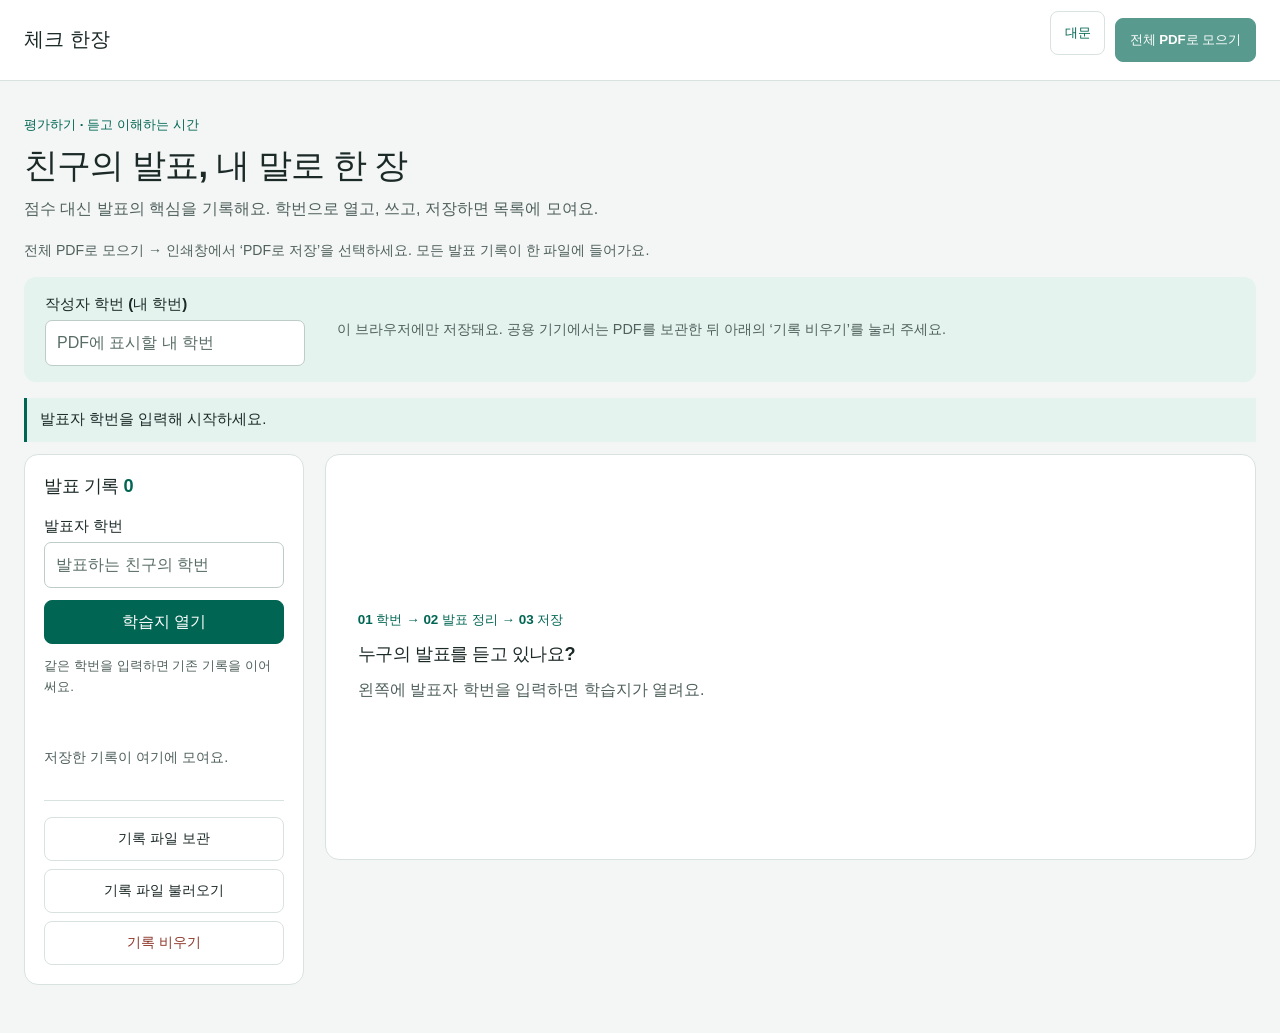
==== docs/listening.html @ e8608595 "Add home navigation and local presentation listening worksheets" ====
<!doctype html>
<html lang="ko"><head><meta charset="utf-8"><meta name="viewport" content="width=device-width, initial-scale=1"><title>발표 정리 학습지 · 체크 한장</title><link rel="stylesheet" href="style.css"><link rel="stylesheet" href="listening.css"><script defer src="listening.js"></script></head>
<body class="listening-page">
<a class="skip" href="#note-editor">작성 화면으로 건너뛰기</a>
<header class="topbar"><div class="top-inner"><a class="home-brand" href="index.html">체크 한장</a><div class="tools"><a class="research-link" href="index.html">대문</a><button id="export-all" class="primary">전체 PDF로 모으기</button></div></div></header>
<main class="shell">
<div class="listening-heading"><p class="step-kicker">평가하기 · 듣고 이해하는 시간</p><h1>친구의 발표, 내 말로 한 장</h1><p>점수 대신 발표의 핵심을 기록해요. 학번으로 열고, 쓰고, 저장하면 목록에 모여요.</p></div>
<p class="pdf-help">전체 PDF로 모으기 → 인쇄창에서 ‘PDF로 저장’을 선택하세요. 모든 발표 기록이 한 파일에 들어가요.</p>
<div class="listener-bar"><div class="field"><label for="listener">작성자 학번 (내 학번)</label><input id="listener" maxlength="30" autocomplete="off" placeholder="PDF에 표시할 내 학번"></div><p>이 브라우저에만 저장돼요. 공용 기기에서는 PDF를 보관한 뒤 아래의 ‘기록 비우기’를 눌러 주세요.</p></div>
<p id="feedback-status" class="notice" role="status" aria-live="polite">발표자 학번을 입력해 시작하세요.</p>
<div class="listening-layout">
<aside class="notes-sidebar" aria-labelledby="list-title"><h2 id="list-title">발표 기록 <span id="record-count">0</span></h2><form id="open-note"><div class="field"><label for="presenter">발표자 학번</label><input id="presenter" required maxlength="30" autocomplete="off" placeholder="발표하는 친구의 학번"></div><button class="primary" type="submit">학습지 열기</button></form><p class="field-hint">같은 학번을 입력하면 기존 기록을 이어 써요.</p><ol id="record-list" class="record-list"></ol><p id="empty-list">저장한 기록이 여기에 모여요.</p><div class="note-utilities"><button id="backup-notes">기록 파일 보관</button><button id="restore-notes">기록 파일 불러오기</button><input id="notes-file" type="file" accept=".json,application/json" hidden><button id="clear-notes">기록 비우기</button></div></aside>
<section class="workspace" id="note-editor" tabindex="-1"><div id="editor-empty"><p class="step-kicker">01 학번 → 02 발표 정리 → 03 저장</p><h2>누구의 발표를 듣고 있나요?</h2><p>왼쪽에 발표자 학번을 입력하면 학습지가 열려요.</p></div>
<form id="note-form" hidden><div class="note-title-row"><div><p class="step-kicker">발표 내용 정리</p><h2><span id="active-number"></span> 발표</h2></div><span id="draft-status" class="save-status">작성 중</span></div>
<div class="field"><label for="topic">발표 주제</label><input id="topic" name="topic" maxlength="200" placeholder="어떤 주제를 다룬 발표인가요?"></div>
<div id="note-fields"></div><div class="note-actions"><button type="submit" class="primary">저장하고 목록에 모으기</button><button id="next-note" type="button">다음 발표 듣기</button></div><p class="field-hint">작성 중인 내용도 임시 저장돼요. 다음 발표로 넘어가기 전에 저장해 주세요.</p></form></section>
</div>
</main><section id="notes-print" aria-label="전체 발표 정리 인쇄본"></section>
<noscript>학습지를 작성하려면 브라우저에서 자바스크립트를 켜 주세요.</noscript></body></html>
---- docs/style.css ----
:root {
  color-scheme: light;
  --background: #f3f6f5;
  --surface: #fff;
  --ink: #1b2927;
  --muted: #50615d;
  --line: #d8e2df;
  --accent: #006653;
  --accent-hover: #004f40;
  --wash: #e4f3ed;
  font-family: Pretendard, "Pretendard Variable", -apple-system, BlinkMacSystemFont, "Apple SD Gothic Neo", "Noto Sans KR", "Malgun Gothic", sans-serif;
  font-size: 100%;
  font-synthesis: none;
  line-height: 1.55;
}
* { box-sizing: border-box; }
[hidden] { display: none !important; }
body { margin: 0; color: var(--ink); background: var(--background); overflow-wrap: anywhere; }
h1, h2, h3, h4, p, figure { margin: 0; }
h1, h2, h3, label, button, summary { line-height: 1.4; word-break: keep-all; overflow-wrap: anywhere; }
h1, h2 { letter-spacing: -.025em; }
h1 { font-size: clamp(1.65rem, 3vw, 2.15rem); }
h2 { font-size: 1.13rem; }
h3 { font-size: 1rem; }
a { color: var(--accent); text-underline-offset: .2em; }
button, input, textarea, select { font: inherit; color: inherit; }
button, select, summary { cursor: pointer; }
button, .upload-button, .research-link {
  display: inline-flex; align-items: center; justify-content: center; gap: .4rem; min-height: 44px;
  padding: .48rem .85rem; background: var(--surface); border: 1px solid var(--line);
  border-radius: 8px; font-weight: 650;
}
button:hover, .upload-button:hover, .research-link:hover { background: var(--wash); border-color: #a2c2b6; }
button:disabled { cursor: wait; opacity: .65; }
:focus-visible { outline: 3px solid #007863; outline-offset: 3px; }
.primary { background: var(--accent); border-color: var(--accent); color: #fff; }
.primary:hover { background: var(--accent-hover); border-color: var(--accent-hover); }
.skip { position: absolute; top: -5rem; left: 1rem; z-index: 10; background: white; padding: .8rem; }
.skip:focus { top: .5rem; }
.sr-only {
  position: absolute; width: 1px; height: 1px; padding: 0; margin: -1px;
  overflow: hidden; clip-path: inset(50%); white-space: nowrap; border: 0;
}
.topbar { background: white; border-bottom: 1px solid var(--line); }
.top-inner, .shell { width: min(100% - 3rem, 1240px); margin-inline: auto; }
.top-inner { display: flex; align-items: center; justify-content: space-between; gap: 1rem; padding-block: .7rem; }
.brand, .tools { display: flex; align-items: center; gap: .6rem; }
.brand svg { color: var(--accent); flex-shrink: 0; }
.brand strong, .brand small { display: block; white-space: nowrap; line-height: 1.35; }
.brand strong { font-size: 1.13rem; letter-spacing: -.02em; }
.brand small, .tools, .preview-bar p, .paper-tag, .save-status { font-size: .83rem; }
.brand small, .preview-bar p { color: var(--muted); }
.save-status {
  display: inline-flex; align-items: center; gap: .42rem; padding: .32rem .65rem;
  border-radius: 20px; background: var(--wash); color: var(--accent); font-weight: 650;
}
.save-status::before { content: ""; width: .44rem; height: .44rem; flex: none; border-radius: 50%; background: currentColor; }
.shell { padding-block: 1.3rem 3rem; }
.notice {
  padding: .65rem .8rem; margin-bottom: .75rem; background: var(--wash);
  border-left: 3px solid var(--accent); font-size: .93rem;
}
#storage-warning { background: #fff1d8; border-color: #9a5e12; }
.steps {
  display: grid; grid-template-columns: repeat(4, minmax(0, 1fr)); gap: .5rem;
  margin: 0 0 1rem; padding: 0; list-style: none;
}
.steps button {
  width: 100%; justify-content: flex-start; text-align: left; min-height: 54px;
  padding: .5rem .75rem; font-size: .92rem; color: var(--muted);
}
.steps button[aria-current="step"] { border-color: var(--accent); background: var(--wash); color: var(--accent); }
.step-number {
  width: 1.65rem; height: 1.65rem; flex: 0 0 auto; display: grid; place-items: center;
  border-radius: 50%; background: var(--background); font-size: .83rem; font-variant-numeric: tabular-nums;
}
[aria-current="step"] .step-number { background: var(--accent); color: white; }
.split { display: grid; grid-template-columns: minmax(0, 1.12fr) minmax(0, 1fr); gap: 1.2rem; align-items: start; }
.workspace { background: var(--surface); border: 1px solid var(--line); border-radius: 14px; padding: clamp(1rem, 2.5vw, 2rem); }
.step-heading { margin-bottom: 1.25rem; }
.step-kicker { color: var(--accent); font-size: .84rem; font-weight: 750; font-variant-numeric: tabular-nums; }
.step-heading h1 { margin: .2rem 0 .35rem; }
.step-heading p, .print-note { color: var(--muted); font-size: .95rem; }
.field-grid { display: grid; gap: .6rem; }
.student-fields { grid-template-columns: repeat(3, minmax(0, 1fr)); }
.field { display: grid; gap: .38rem; margin-bottom: .8rem; min-width: 0; }
.field label { font-size: .94rem; font-weight: 700; }
.field :is(input, textarea, select) {
  width: 100%; min-width: 0; min-height: 44px; padding: .58rem .7rem; border-radius: 7px;
  border: 1px solid #bdccc7; background: white;
}
.field select { text-overflow: ellipsis; padding-inline-end: 1.3rem; }
.field textarea { resize: vertical; min-height: 6.1rem; }
.field ::placeholder { color: #596d67; opacity: 1; }
.field-hint { color: var(--muted); }
.topic-choice-note { margin: 0 0 .55rem; color: var(--muted); font-size: .9rem; }
.idea-explorer, .idea-hints { margin-bottom: .85rem; padding: .75rem; border: 1px solid var(--line); border-radius: 8px; background: #f9fbfa; }
.idea-explorer p, .idea-hints p { margin-top: .25rem; color: var(--muted); font-size: .88rem; }
.idea-cards { display: grid; grid-template-columns: repeat(3, minmax(0, 1fr)); gap: .4rem; margin: .6rem 0 0; padding: .2rem; list-style: none; }
.idea-cards button { width: 100%; height: 100%; justify-content: flex-start; text-align: left; font-size: .88rem; }
.idea-cards button[aria-pressed="true"] { color: var(--accent); background: var(--wash); border-color: var(--accent); }
.idea-hints ol { margin: .45rem 0 0; padding-inline-start: 1.4rem; font-size: .9rem; }
.idea-hints li + li { margin-top: .2rem; }
@media (max-width: 560px) {
  .idea-cards { grid-template-columns: none; grid-auto-flow: column; grid-auto-columns: minmax(8rem, 46%); overflow-x: auto; scroll-padding-inline: .2rem; }
}
.source-chips { min-width: 0; margin: 0 0 .65rem; padding: 0; border: 0; }
.source-chips legend { padding: 0; margin-bottom: .25rem; font-size: .94rem; font-weight: 700; }
.chip-options { display: flex; flex-wrap: wrap; gap: .35rem; }
.chip-options label { position: relative; display: inline-flex; cursor: pointer; }
.chip-options input { position: absolute; inset: 0; width: 100%; height: 100%; margin: 0; opacity: 0; cursor: pointer; }
.chip-options span {
  display: inline-flex; align-items: center; min-height: 44px; padding: .35rem .65rem;
  border: 1px solid #bdccc7; border-radius: 24px; font-size: .88rem;
}
.chip-options label:hover span { background: var(--background); }
.chip-options input:checked + span { color: var(--accent); background: var(--wash); border-color: var(--accent); font-weight: 700; }
.chip-options input:focus-visible + span { outline: 3px solid #007863; outline-offset: 2px; }
.research-link { margin-bottom: .85rem; text-decoration: none; }
.evidence-status { margin-bottom: .85rem; color: var(--muted); font-size: .9rem; }
.evidence-status p { margin-top: .35rem; }
.rubric-badge {
  display: inline-block; background: var(--wash); color: var(--accent);
  border-radius: 5px; padding: .12rem .38rem; font-size: .8em; font-weight: 700;
}
.evidence-status .rubric-badge { font-size: .95em; }
.character-count { text-align: right; color: var(--muted); font-variant-numeric: tabular-nums; }
.worksheet-section { border-top: 1px solid var(--line); margin-top: .75rem; padding-top: 1rem; }
.worksheet-section h2 { margin-bottom: .65rem; }
.question-section, .thought { margin-top: 1.2rem; }
.thought h2 { color: var(--accent); }
.supplement { margin: .25rem 0 .75rem; font-size: .9rem; }
.supplement summary { padding: .6rem 0; color: var(--accent); font-weight: 650; }
.supplement p { margin: .5rem 0; }
.supplement ul { padding-left: 1.25rem; }
.actions { margin-top: 1.2rem; display: flex; gap: .6rem; flex-wrap: wrap; justify-content: space-between; }
.actions .primary { margin-left: auto; }
.source-card { border: 1px solid var(--line); border-radius: 10px; padding: .9rem; margin-bottom: .75rem; }
.card-head, .photo-row { display: flex; align-items: center; gap: .6rem; flex-wrap: wrap; }
.card-head { justify-content: space-between; margin-bottom: .65rem; }
.photo-row { margin-bottom: .8rem; }
.photo-row small { color: var(--muted); }
.upload-button { position: relative; cursor: pointer; color: var(--accent); }
.upload-button input { position: absolute; inset: 0; width: 100%; opacity: 0; cursor: pointer; }
.upload-button:focus-within { outline: 3px solid #007863; outline-offset: 3px; }
.card-image { width: 84px; height: 54px; object-fit: contain; background: var(--background); border-radius: 5px; }
.add-source { width: 100%; border: 1px dashed #6b9b8d; color: var(--accent); }
.checklist { min-width: 0; margin: 1rem 0; padding: .6rem .9rem; border: 1px solid var(--line); border-radius: 9px; }
.checklist legend { padding: 0 .3rem; font-weight: 700; }
.checklist label { display: flex; align-items: center; gap: .65rem; min-height: 44px; cursor: pointer; }
.checklist input { width: 1.1rem; height: 1.1rem; flex: none; accent-color: var(--accent); }
.preview-panel {
  position: sticky; top: 1rem; max-height: calc(100dvh - 2rem); overflow: auto;
  border: 1px solid var(--line); border-radius: 14px; background: #e9efec;
}
.preview-bar {
  display: flex; justify-content: space-between; align-items: center; gap: .5rem;
  padding: .7rem 1rem; border-bottom: 1px solid var(--line); background: #f9fbfa;
}
.preview-bar h2 { font-size: 1rem; }
.paper-tag { border: 1px solid var(--line); padding: .18rem .48rem; border-radius: 5px; white-space: nowrap; color: var(--muted); }
.poster { padding: clamp(.65rem, 2vw, 1.2rem); }
.paper {
  min-width: 0; min-height: auto; aspect-ratio: 210 / 297;
  background: white; padding: clamp(1rem, 3vw, 2.25rem);
  border-top: 5px solid var(--accent); box-shadow: 0 4px 14px #193d2e18;
  font-size: .87rem;
}
.paper h2 { margin-top: .36rem; font-size: clamp(1.35rem, 2.4vw, 2rem); }
.paper h3 { font-size: .93rem; }
.paper p { white-space: pre-wrap; }
.paper-label, .paper-author { font-size: .8rem; }
.paper-label { color: var(--accent); font-weight: 750; }
.paper-author { color: var(--muted); margin-top: .4rem; }
.paper-question { margin: 1rem 0; padding: .75rem; background: var(--wash); }
.paper-question h3 { color: var(--accent); margin-bottom: .25rem; }
.paper-empty { color: var(--muted); }
.paper-evidence { margin-bottom: .9rem; }
.paper-evidence > h3 { margin-bottom: .4rem; }
.evidence-grid, .paper-analysis { display: grid; grid-template-columns: repeat(2, minmax(0, 1fr)); gap: .65rem; }
.evidence-grid figure { border: 1px solid var(--line); padding: .55rem; }
.evidence-grid img { display: block; width: 100%; max-height: 11rem; object-fit: contain; margin-block: .3rem; }
.evidence-grid small { display: block; color: var(--muted); white-space: pre-wrap; }
.paper-analysis section { border-top: 1px solid var(--line); padding-top: .5rem; }
.paper-analysis { margin-top: .55rem; }
.paper-analysis h4 { margin-bottom: .2rem; font-size: .95em; }
.paper-section { margin-top: .9rem; }
.paper-reflection { background: #f3f6f5; padding-inline: .65rem; padding-bottom: .65rem; }
.paper-reflection, .paper-rehearsal { border-top: 1px solid var(--line); padding-top: .65rem; }
.paper-rehearsal ul { margin: .3rem 0 0; padding: 0; list-style: none; color: var(--muted); }
.evidence-grid .rubric-badge { margin-block: .2rem; }
.evidence-grid p + p, .evidence-grid p + small { margin-top: .2rem; }
.evidence-label { color: var(--accent); }
.mobile-preview { display: none; }
dialog {
  width: min(100% - 2rem, 36rem); max-height: calc(100dvh - 2rem); padding: 1.2rem;
  border: 1px solid var(--line); border-radius: 12px; color: var(--ink);
}
dialog::backdrop { background: #15272199; }
dialog h3, dialog p { margin-top: .85rem; }
dialog ul { padding-left: 1.3rem; }
dialog li + li { margin-top: .5rem; }
.dialog-top { display: flex; justify-content: space-between; align-items: center; gap: .5rem; }
.file-actions { display: flex; flex-wrap: wrap; gap: .5rem; margin-top: 1rem; }

#preview-print { display: none; }
@media (max-width: 839px) {
  html { scroll-padding-bottom: calc(4.5rem + env(safe-area-inset-bottom)); }
  .show-preview .preview-bar { flex-wrap: wrap; }
  .show-preview #preview-print { display: inline-flex; }
  .top-inner, .shell { width: min(100% - 1.5rem, 640px); }
  .top-inner { display: grid; grid-template-columns: 1fr auto 1fr; gap: .4rem; }
  .brand { grid-column: span 2; }
  .tools { display: contents; }
  .save-status { justify-self: end; white-space: nowrap; }
  .tools button { padding-inline: .4rem; }
  .shell { padding-bottom: 5rem; padding-top: .7rem; }
  .split { display: block; }
  .preview-panel { display: none; position: static; max-height: none; overflow: visible; }
  .show-preview .workspace { display: none; }
  .show-preview .preview-panel { display: block; }
  .mobile-preview {
    display: flex; position: fixed; z-index: 2; bottom: max(.7rem, env(safe-area-inset-bottom)); right: .75rem;
    box-shadow: 0 3px 12px #173d2f35;
  }
  .steps { gap: .25rem; margin-bottom: .65rem; }
  .steps button { min-height: 64px; height: 100%; flex-direction: column; justify-content: center; text-align: center; gap: .2rem; padding: .3rem .2rem; font-size: .78rem; }
  .step-number { width: 1.3rem; height: 1.3rem; font-size: .75rem; }
  .step-heading { margin-bottom: .8rem; }
  .step-heading p { font-size: .9rem; }
}
@media (max-width: 440px) {
  .field-grid { gap: .4rem; }
  .field :is(input, textarea, select) { padding-inline: .45rem; }
  .student-fields input::placeholder { font-size: .83rem; }
  .worksheet-section { padding-top: .65rem; }
  .workspace { padding: .85rem; }
}
@page { size: A4 portrait; margin: 12mm; }
@media print {
  :root { background: #fff; print-color-adjust: exact; -webkit-print-color-adjust: exact; }
  body { background: #fff; }
  .skip, .topbar, nav, .workspace, .show-preview .workspace, .mobile-preview,
  .preview-bar, dialog, dialog::backdrop, .notice, noscript { display: none !important; }
  .shell, .split, .preview-panel, .poster { display: block; position: static; overflow: visible; width: auto; max-height: none; margin: 0; padding: 0; border: 0; background: white; }
  .paper { border-top-width: 2mm; aspect-ratio: auto; padding: 5mm 0 0; box-shadow: none; font-size: 10pt; }
  .paper h2 { font-size: 21pt; }
  .paper h3, .paper h4 { break-after: avoid; }
  .paper-header, .evidence-grid img { break-inside: avoid; }
  .evidence-grid, .paper-analysis { display: block; column-count: 2; column-gap: 5mm; }
  .evidence-grid figure, .paper-analysis section { margin: 0 0 3mm; break-inside: avoid; }
  .evidence-grid img { max-height: 43mm; }
  .paper-section, .paper-evidence { margin-top: 3mm; }
  .paper-reflection, .paper-rehearsal li { break-inside: avoid; }
}

.idea-cards small { display: block; margin-top: .3rem; color: var(--muted); font-weight: 400; }
.idea-story { margin-top: .65rem; padding: .8rem; border-inline-start: 3px solid var(--accent); background: white; }
.idea-story h4 { color: var(--accent); }
.idea-story p { margin-top: .55rem; color: var(--ink); }
.idea-story .idea-story-label { color: var(--muted); font-size: .8rem; }
.idea-story button { margin-top: .65rem; }

.economy-materials { margin-block: 1rem 1.4rem; padding: .85rem; border: 1px solid var(--line); border-radius: 10px; background: #f9fbfa; }
.economy-materials > p { margin-block: .5rem .85rem; }
.official-card { margin-top: 1rem; padding: .75rem; border: 1px solid var(--line); border-radius: 8px; background: white; }
.official-card h3 { margin-bottom: .45rem; }
.official-card button { margin-top: .6rem; }
.official-graph { min-width: 0; margin-block: .5rem .8rem; }
.official-graph .stat-image { display: block; width: 100%; height: auto; max-height: none; margin-block: .5rem; object-fit: contain; }
.stat-meta, .stat-note, .stat-citation { font-size: .84rem; color: var(--muted); }
.stat-note { margin-top: .45rem; padding: .45rem; background: var(--background); }
.stat-citation { margin-top: .45rem; }
.stat-citation span { display: block; }
.stat-table-wrap { max-width: 100%; overflow-x: auto; }
.stat-table { width: 100%; border-collapse: collapse; font-size: .88rem; font-variant-numeric: tabular-nums; }
.stat-table caption { text-align: left; font-size: .84rem; margin-bottom: .25rem; }
.stat-table th, .stat-table td { padding: .3rem .35rem; border-bottom: 1px solid var(--line); text-align: right; }
.stat-table th:first-child { text-align: left; }
.paper .official-graph { font-size: .9em; }
.paper .official-graph .stat-meta, .paper .official-graph .stat-note, .paper .official-graph .stat-citation { font-size: .9em; }
.paper .official-graph .stat-table, .paper .official-graph caption { font-size: 1em; }
@media (max-width: 440px) {
  .economy-materials, .official-card { padding: .55rem; }
}
@media print {
  .stat-table-wrap { overflow: visible; }
  .official-graph .stat-image { break-inside: avoid; }
}
---- docs/listening.css ----
/* Shared green-and-paper theme; no network resources or external fonts. */
.home-brand { color: var(--ink); font-size: 1.25rem; font-weight: 800; text-decoration: none; }
.home-shell { max-width: 1040px; margin: auto; padding: 3rem 1.5rem; }
.home-shell > .home-brand { display: inline-block; margin-bottom: 4rem; }
.home-shell h1 { margin: .6rem 0 1rem; font-size: clamp(2rem, 4vw, 3.25rem); line-height: 1.25; }
.home-intro, .home-foot { color: var(--muted); }
.home-choices { display: grid; grid-template-columns: 1fr 1fr; gap: 1.3rem; margin: 2.4rem 0 1.3rem; }
.home-card { display: block; padding: 2rem; border: 1px solid var(--line); border-radius: 18px; background: white; text-decoration: none; color: var(--ink); transition: border-color .15s, background .15s; }
.home-card:hover { border-color: var(--accent); background: #fafffc; }
.card-number { display: inline-grid; place-items: center; width: 2.6rem; height: 2.6rem; border-radius: 12px; background: var(--wash); color: var(--accent); font-weight: 800; }
.home-card h2 { font-size: 1.7rem; margin: 1rem 0 .5rem; }
.home-card p { color: var(--muted); line-height: 1.7; }
.card-link { display: block; margin-top: 2rem; font-weight: 750; color: var(--accent); }
.at-home #activity-root { display: none; }
.listening-heading { margin: .8rem 0 1.6rem; }
.listening-heading h1 { margin: .35rem 0 .5rem; }
.listening-heading > p:last-child { color: var(--muted); }
.listener-bar { display: flex; align-items: center; gap: 2rem; margin-bottom: 1rem; padding: 1rem 1.3rem; background: var(--wash); border-radius: 12px; }
.listener-bar .field { margin: 0; flex: 0 1 260px; }
.listener-bar p { max-width: 620px; font-size: .9rem; color: var(--muted); }
.listening-layout { display: grid; grid-template-columns: 280px minmax(0,1fr); gap: 1.3rem; align-items: start; }
.notes-sidebar { background: #fff; border: 1px solid var(--line); border-radius: 14px; padding: 1.2rem; }
.notes-sidebar h2 { margin-bottom: 1rem; }
#record-count { color: var(--accent); }
#open-note button { width: 100%; }
.notes-sidebar > .field-hint { margin: .75rem 0; font-size: .83rem; }
.record-list { list-style: none; padding: 0; margin: 1rem 0; display: grid; gap: .5rem; }
.record-list button { display: grid; justify-content: start; text-align: left; width: 100%; }
.record-list button span { font-size: .85rem; font-weight: 400; color: var(--muted); }
.record-list button[aria-current] { background: var(--wash); border-color: var(--accent); }
#empty-list { color: var(--muted); font-size: .9rem; margin-block: 2rem; }
.note-utilities { display: grid; gap: .5rem; padding-top: 1rem; border-top: 1px solid var(--line); }
.note-utilities button { font-size: .85rem; }
#clear-notes { color: #8c3529; }
#editor-empty { min-height: 340px; display: flex; flex-direction: column; justify-content: center; gap: .7rem; }
#editor-empty p:last-child { color: var(--muted); }
.note-title-row { display: flex; justify-content: space-between; align-items: center; gap: .75rem; margin-bottom: 1.5rem; }
.note-title-row h2 { font-size: 1.4rem; }
#note-fields .field { padding-top: 1rem; margin-bottom: 1rem; border-top: 1px solid var(--line); }
#note-fields .field-hint { font-size: .9rem; }
#note-fields textarea { min-height: 105px; line-height: 1.7; }
.note-actions { display: flex; gap: .6rem; flex-wrap: wrap; margin-bottom: .7rem; }
#notes-print { display: none; }
@media (max-width: 700px) {
  .home-shell > .home-brand { margin-bottom: 2.5rem; }
  .home-choices { grid-template-columns: 1fr; }
  .home-card { padding: 1.5rem; }
  .home-card p br { display: none; }
  .card-link { margin-top: 1rem; }
  .listening-layout { grid-template-columns: 1fr; }
  .listener-bar { display: grid; gap: .7rem; }
  .listening-page .top-inner { flex-wrap: wrap; }
  .listening-page .top-inner, .listening-page .shell { width: min(100% - 2rem, 1240px); }
  .record-list { max-height: 260px; overflow-y: auto; }
  .note-title-row { flex-wrap: wrap; }
}
@media print {
  .at-home #home { display: block; }
  .listening-page > :not(#notes-print) { display: none !important; }
  .listening-page #notes-print { display: block !important; color: #111; background: white; font-size: 10pt; }
  .listening-page { background: white; }
  .print-intro { border-bottom: 1.5pt solid #006653; padding-bottom: 5mm; margin-bottom: 6mm; }
  .print-intro h1 { font-size: 19pt; margin: 2mm 0; }
  .printed-note + .printed-note { break-before: page; }
  .printed-note header { margin-bottom: 5mm; }
  .printed-note h2 { font-size: 16pt; margin-top: 2mm; }
  .printed-note section { margin: 0 0 5mm; }
  .printed-note h3 { font-size: 11pt; break-after: avoid; margin-bottom: 2mm; }
  .printed-note section p { white-space: pre-wrap; overflow-wrap: anywhere; line-height: 1.7; orphans: 3; widows: 3; }
  @page { size: A4; margin: 16mm; }
}

.pdf-help { margin: -.5rem 0 1rem; color: var(--muted); font-size: .88rem; }
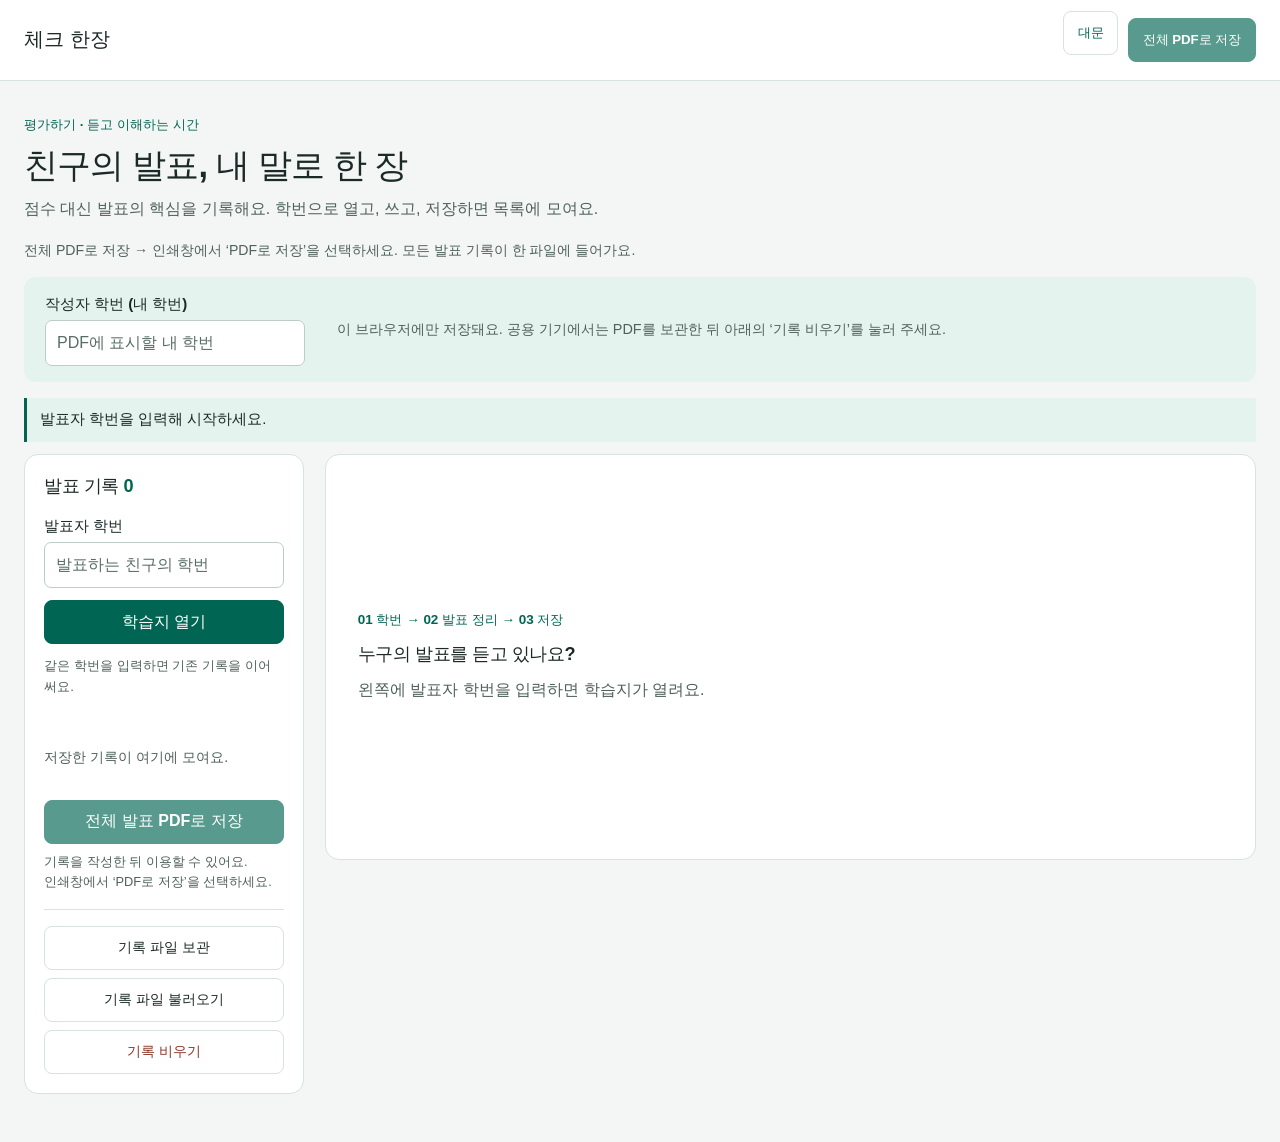
==== commit 171651f8: "Make all-notes PDF save controls easy to find" ====
--- a/docs/listening.html
+++ b/docs/listening.html
@@ -2,18 +2,18 @@
 <html lang="ko"><head><meta charset="utf-8"><meta name="viewport" content="width=device-width, initial-scale=1"><title>발표 정리 학습지 · 체크 한장</title><link rel="stylesheet" href="style.css"><link rel="stylesheet" href="listening.css"><script defer src="listening.js"></script></head>
 <body class="listening-page">
 <a class="skip" href="#note-editor">작성 화면으로 건너뛰기</a>
-<header class="topbar"><div class="top-inner"><a class="home-brand" href="index.html">체크 한장</a><div class="tools"><a class="research-link" href="index.html">대문</a><button id="export-all" class="primary">전체 PDF로 모으기</button></div></div></header>
+<header class="topbar"><div class="top-inner"><a class="home-brand" href="index.html">체크 한장</a><div class="tools"><a class="research-link" href="index.html">대문</a><button id="export-all" class="primary" data-export-pdf>전체 PDF로 저장</button></div></div></header>
 <main class="shell">
 <div class="listening-heading"><p class="step-kicker">평가하기 · 듣고 이해하는 시간</p><h1>친구의 발표, 내 말로 한 장</h1><p>점수 대신 발표의 핵심을 기록해요. 학번으로 열고, 쓰고, 저장하면 목록에 모여요.</p></div>
-<p class="pdf-help">전체 PDF로 모으기 → 인쇄창에서 ‘PDF로 저장’을 선택하세요. 모든 발표 기록이 한 파일에 들어가요.</p>
+<p class="pdf-help">전체 PDF로 저장 → 인쇄창에서 ‘PDF로 저장’을 선택하세요. 모든 발표 기록이 한 파일에 들어가요.</p>
 <div class="listener-bar"><div class="field"><label for="listener">작성자 학번 (내 학번)</label><input id="listener" maxlength="30" autocomplete="off" placeholder="PDF에 표시할 내 학번"></div><p>이 브라우저에만 저장돼요. 공용 기기에서는 PDF를 보관한 뒤 아래의 ‘기록 비우기’를 눌러 주세요.</p></div>
 <p id="feedback-status" class="notice" role="status" aria-live="polite">발표자 학번을 입력해 시작하세요.</p>
 <div class="listening-layout">
-<aside class="notes-sidebar" aria-labelledby="list-title"><h2 id="list-title">발표 기록 <span id="record-count">0</span></h2><form id="open-note"><div class="field"><label for="presenter">발표자 학번</label><input id="presenter" required maxlength="30" autocomplete="off" placeholder="발표하는 친구의 학번"></div><button class="primary" type="submit">학습지 열기</button></form><p class="field-hint">같은 학번을 입력하면 기존 기록을 이어 써요.</p><ol id="record-list" class="record-list"></ol><p id="empty-list">저장한 기록이 여기에 모여요.</p><div class="note-utilities"><button id="backup-notes">기록 파일 보관</button><button id="restore-notes">기록 파일 불러오기</button><input id="notes-file" type="file" accept=".json,application/json" hidden><button id="clear-notes">기록 비우기</button></div></aside>
+<aside class="notes-sidebar" aria-labelledby="list-title"><h2 id="list-title">발표 기록 <span id="record-count">0</span></h2><form id="open-note"><div class="field"><label for="presenter">발표자 학번</label><input id="presenter" required maxlength="30" autocomplete="off" placeholder="발표하는 친구의 학번"></div><button class="primary" type="submit">학습지 열기</button></form><p class="field-hint">같은 학번을 입력하면 기존 기록을 이어 써요.</p><ol id="record-list" class="record-list"></ol><p id="empty-list">저장한 기록이 여기에 모여요.</p><div class="pdf-actions"><button type="button" class="primary" data-export-pdf>전체 발표 PDF로 저장</button><p>기록을 작성한 뒤 이용할 수 있어요.<br>인쇄창에서 ‘PDF로 저장’을 선택하세요.</p></div><div class="note-utilities"><button id="backup-notes">기록 파일 보관</button><button id="restore-notes">기록 파일 불러오기</button><input id="notes-file" type="file" accept=".json,application/json" hidden><button id="clear-notes">기록 비우기</button></div></aside>
 <section class="workspace" id="note-editor" tabindex="-1"><div id="editor-empty"><p class="step-kicker">01 학번 → 02 발표 정리 → 03 저장</p><h2>누구의 발표를 듣고 있나요?</h2><p>왼쪽에 발표자 학번을 입력하면 학습지가 열려요.</p></div>
 <form id="note-form" hidden><div class="note-title-row"><div><p class="step-kicker">발표 내용 정리</p><h2><span id="active-number"></span> 발표</h2></div><span id="draft-status" class="save-status">작성 중</span></div>
 <div class="field"><label for="topic">발표 주제</label><input id="topic" name="topic" maxlength="200" placeholder="어떤 주제를 다룬 발표인가요?"></div>
-<div id="note-fields"></div><div class="note-actions"><button type="submit" class="primary">저장하고 목록에 모으기</button><button id="next-note" type="button">다음 발표 듣기</button></div><p class="field-hint">작성 중인 내용도 임시 저장돼요. 다음 발표로 넘어가기 전에 저장해 주세요.</p></form></section>
+<div id="note-fields"></div><div class="note-actions"><button type="submit" class="primary">저장하고 목록에 모으기</button><button id="next-note" type="button">다음 발표 듣기</button><button type="button" data-export-pdf>전체 발표 PDF로 저장</button></div><p class="field-hint">작성 중인 내용도 임시 저장돼요. 다음 발표로 넘어가기 전에 저장해 주세요.</p></form></section>
 </div>
 </main><section id="notes-print" aria-label="전체 발표 정리 인쇄본"></section>
 <noscript>학습지를 작성하려면 브라우저에서 자바스크립트를 켜 주세요.</noscript></body></html>
--- a/docs/listening.css
+++ b/docs/listening.css
@@ -71,3 +71,6 @@
 }
 
 .pdf-help { margin: -.5rem 0 1rem; color: var(--muted); font-size: .88rem; }
+
+.pdf-actions { display: grid; gap: .5rem; margin: 1rem 0; }
+.pdf-actions p { color: var(--muted); font-size: .8rem; line-height: 1.6; margin: 0; }
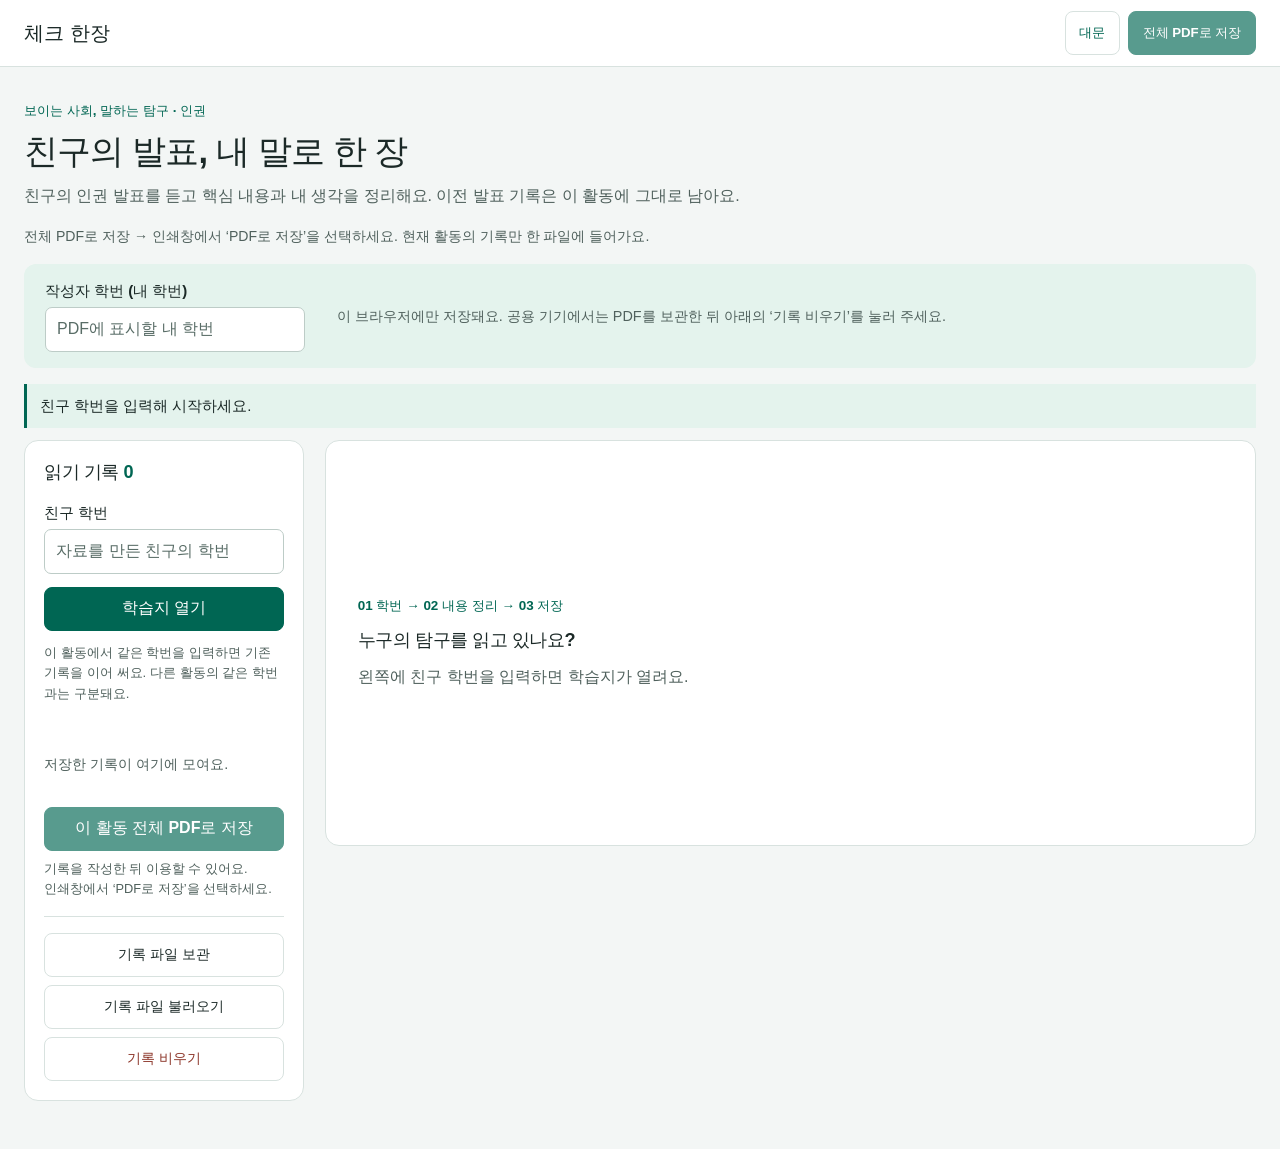
==== commit d8ff842f: "Separate human rights and economics activities with scoped records" ====
--- a/docs/listening.html
+++ b/docs/listening.html
@@ -4,16 +4,17 @@
 <a class="skip" href="#note-editor">작성 화면으로 건너뛰기</a>
 <header class="topbar"><div class="top-inner"><a class="home-brand" href="index.html">체크 한장</a><div class="tools"><a class="research-link" href="index.html">대문</a><button id="export-all" class="primary" data-export-pdf>전체 PDF로 저장</button></div></div></header>
 <main class="shell">
-<div class="listening-heading"><p class="step-kicker">평가하기 · 듣고 이해하는 시간</p><h1>친구의 발표, 내 말로 한 장</h1><p>점수 대신 발표의 핵심을 기록해요. 학번으로 열고, 쓰고, 저장하면 목록에 모여요.</p></div>
-<p class="pdf-help">전체 PDF로 저장 → 인쇄창에서 ‘PDF로 저장’을 선택하세요. 모든 발표 기록이 한 파일에 들어가요.</p>
+<div class="listening-heading"><p class="step-kicker" data-activity-title>인권 탐구</p><h1 data-notes-title>친구의 발표, 내 말로 한 장</h1><p data-notes-intro>친구의 탐구를 읽고 이해한 내용을 기록해요.</p></div>
+<p class="pdf-help">전체 PDF로 저장 → 인쇄창에서 ‘PDF로 저장’을 선택하세요. 현재 활동의 기록만 한 파일에 들어가요.</p>
 <div class="listener-bar"><div class="field"><label for="listener">작성자 학번 (내 학번)</label><input id="listener" maxlength="30" autocomplete="off" placeholder="PDF에 표시할 내 학번"></div><p>이 브라우저에만 저장돼요. 공용 기기에서는 PDF를 보관한 뒤 아래의 ‘기록 비우기’를 눌러 주세요.</p></div>
-<p id="feedback-status" class="notice" role="status" aria-live="polite">발표자 학번을 입력해 시작하세요.</p>
+<p id="feedback-status" class="notice" role="status" aria-live="polite">친구 학번을 입력해 시작하세요.</p>
 <div class="listening-layout">
-<aside class="notes-sidebar" aria-labelledby="list-title"><h2 id="list-title">발표 기록 <span id="record-count">0</span></h2><form id="open-note"><div class="field"><label for="presenter">발표자 학번</label><input id="presenter" required maxlength="30" autocomplete="off" placeholder="발표하는 친구의 학번"></div><button class="primary" type="submit">학습지 열기</button></form><p class="field-hint">같은 학번을 입력하면 기존 기록을 이어 써요.</p><ol id="record-list" class="record-list"></ol><p id="empty-list">저장한 기록이 여기에 모여요.</p><div class="pdf-actions"><button type="button" class="primary" data-export-pdf>전체 발표 PDF로 저장</button><p>기록을 작성한 뒤 이용할 수 있어요.<br>인쇄창에서 ‘PDF로 저장’을 선택하세요.</p></div><div class="note-utilities"><button id="backup-notes">기록 파일 보관</button><button id="restore-notes">기록 파일 불러오기</button><input id="notes-file" type="file" accept=".json,application/json" hidden><button id="clear-notes">기록 비우기</button></div></aside>
-<section class="workspace" id="note-editor" tabindex="-1"><div id="editor-empty"><p class="step-kicker">01 학번 → 02 발표 정리 → 03 저장</p><h2>누구의 발표를 듣고 있나요?</h2><p>왼쪽에 발표자 학번을 입력하면 학습지가 열려요.</p></div>
-<form id="note-form" hidden><div class="note-title-row"><div><p class="step-kicker">발표 내용 정리</p><h2><span id="active-number"></span> 발표</h2></div><span id="draft-status" class="save-status">작성 중</span></div>
-<div class="field"><label for="topic">발표 주제</label><input id="topic" name="topic" maxlength="200" placeholder="어떤 주제를 다룬 발표인가요?"></div>
-<div id="note-fields"></div><div class="note-actions"><button type="submit" class="primary">저장하고 목록에 모으기</button><button id="next-note" type="button">다음 발표 듣기</button><button type="button" data-export-pdf>전체 발표 PDF로 저장</button></div><p class="field-hint">작성 중인 내용도 임시 저장돼요. 다음 발표로 넘어가기 전에 저장해 주세요.</p></form></section>
+<aside class="notes-sidebar" aria-labelledby="list-title"><h2 id="list-title">읽기 기록 <span id="record-count">0</span></h2><form id="open-note"><div class="field"><label for="presenter">친구 학번</label><input id="presenter" required maxlength="30" autocomplete="off" placeholder="자료를 만든 친구의 학번"></div><button class="primary" type="submit">학습지 열기</button></form><p class="field-hint">이 활동에서 같은 학번을 입력하면 기존 기록을 이어 써요. 다른 활동의 같은 학번과는 구분돼요.</p><ol id="record-list" class="record-list"></ol><p id="empty-list">저장한 기록이 여기에 모여요.</p><div class="pdf-actions"><button type="button" class="primary" data-export-pdf>이 활동 전체 PDF로 저장</button><p>기록을 작성한 뒤 이용할 수 있어요.<br>인쇄창에서 ‘PDF로 저장’을 선택하세요.</p></div><div class="note-utilities"><button id="backup-notes">기록 파일 보관</button><button id="restore-notes">기록 파일 불러오기</button><input id="notes-file" type="file" accept=".json,application/json" hidden><button id="clear-notes">기록 비우기</button></div></aside>
+<section class="workspace" id="note-editor" tabindex="-1"><div id="editor-empty"><p class="step-kicker">01 학번 → 02 내용 정리 → 03 저장</p><h2>누구의 탐구를 읽고 있나요?</h2><p>왼쪽에 친구 학번을 입력하면 학습지가 열려요.</p></div>
+<form id="note-form" hidden><div class="note-title-row"><div><p class="step-kicker">탐구 내용 정리</p><h2><span id="active-number"></span> 탐구</h2></div><span id="draft-status" class="save-status">작성 중</span></div>
+<div class="rename-presenter"><div class="field"><label for="edit-presenter">친구 학번 수정</label><input id="edit-presenter" maxlength="30" autocomplete="off" aria-describedby="rename-hint"></div><button id="rename-presenter" type="button">학번 변경</button><p id="rename-hint">현재 기록의 학번만 바꿔요. 이미 있는 학번에는 덮어쓰지 않아요.</p></div>
+<div class="field"><label for="topic">탐구 주제</label><textarea id="topic" name="topic" maxlength="200" rows="2" placeholder="어떤 주제를 다룬 탐구인가요?"></textarea></div>
+<div id="note-fields"></div><div class="note-actions"><button type="submit" class="primary">저장하고 목록에 모으기</button><button id="next-note" type="button">다음 탐구 읽기</button><button type="button" data-export-pdf>이 활동 전체 PDF로 저장</button></div><p class="field-hint">작성 중인 내용도 임시 저장돼요. 다음 기록으로 넘어가기 전에 저장해 주세요.</p></form></section>
 </div>
-</main><section id="notes-print" aria-label="전체 발표 정리 인쇄본"></section>
+</main><section id="notes-print" aria-label="현재 활동 읽기 기록 인쇄본"></section>
 <noscript>학습지를 작성하려면 브라우저에서 자바스크립트를 켜 주세요.</noscript></body></html>
--- a/docs/listening.css
+++ b/docs/listening.css
@@ -74,3 +74,26 @@
 
 .pdf-actions { display: grid; gap: .5rem; margin: 1rem 0; }
 .pdf-actions p { color: var(--muted); font-size: .8rem; line-height: 1.6; margin: 0; }
+
+/* Keep editable identifiers and long student writing legible on every width. */
+.rename-presenter { display: flex; align-items: end; gap: .65rem; flex-wrap: wrap; padding: 1rem; margin-bottom: 1.4rem; background: var(--wash); border-radius: 10px; }
+.rename-presenter .field { flex: 1 1 180px; margin: 0; }
+.rename-presenter > p { flex-basis: 100%; margin: 0; color: var(--muted); font-size: .83rem; }
+.listening-page .workspace, .notes-sidebar, .record-list li, .record-list button { min-width: 0; }
+.record-list button strong, .record-list button span, .note-title-row h2 { overflow-wrap: anywhere; }
+#note-form textarea { width: 100%; min-height: 110px; max-height: 420px; overflow-y: auto; line-height: 1.7; resize: vertical; }
+#note-form #topic { min-height: 72px; }
+@media (min-width: 701px) and (max-width: 1000px) {
+  .listening-layout { grid-template-columns: 220px minmax(0, 1fr); gap: 1rem; }
+  .notes-sidebar { padding: 1rem; }
+  .listening-page .workspace { padding: 1.25rem; }
+}
+@media (max-width: 700px) {
+  .listening-page .workspace { padding: 1.1rem; }
+  .note-actions > button { flex: 1 1 100%; }
+}
+/* Header actions share the same height and baseline, including compact screens. */
+.listening-page .top-inner { display: flex; flex-wrap: wrap; align-items: center; }
+.listening-page .top-inner .tools { display: flex; align-items: center; gap: .5rem; }
+.listening-page .top-inner .research-link,
+.listening-page .top-inner [data-export-pdf] { display: inline-flex; align-items: center; justify-content: center; min-height: 44px; margin: 0; padding: .65rem .85rem; }
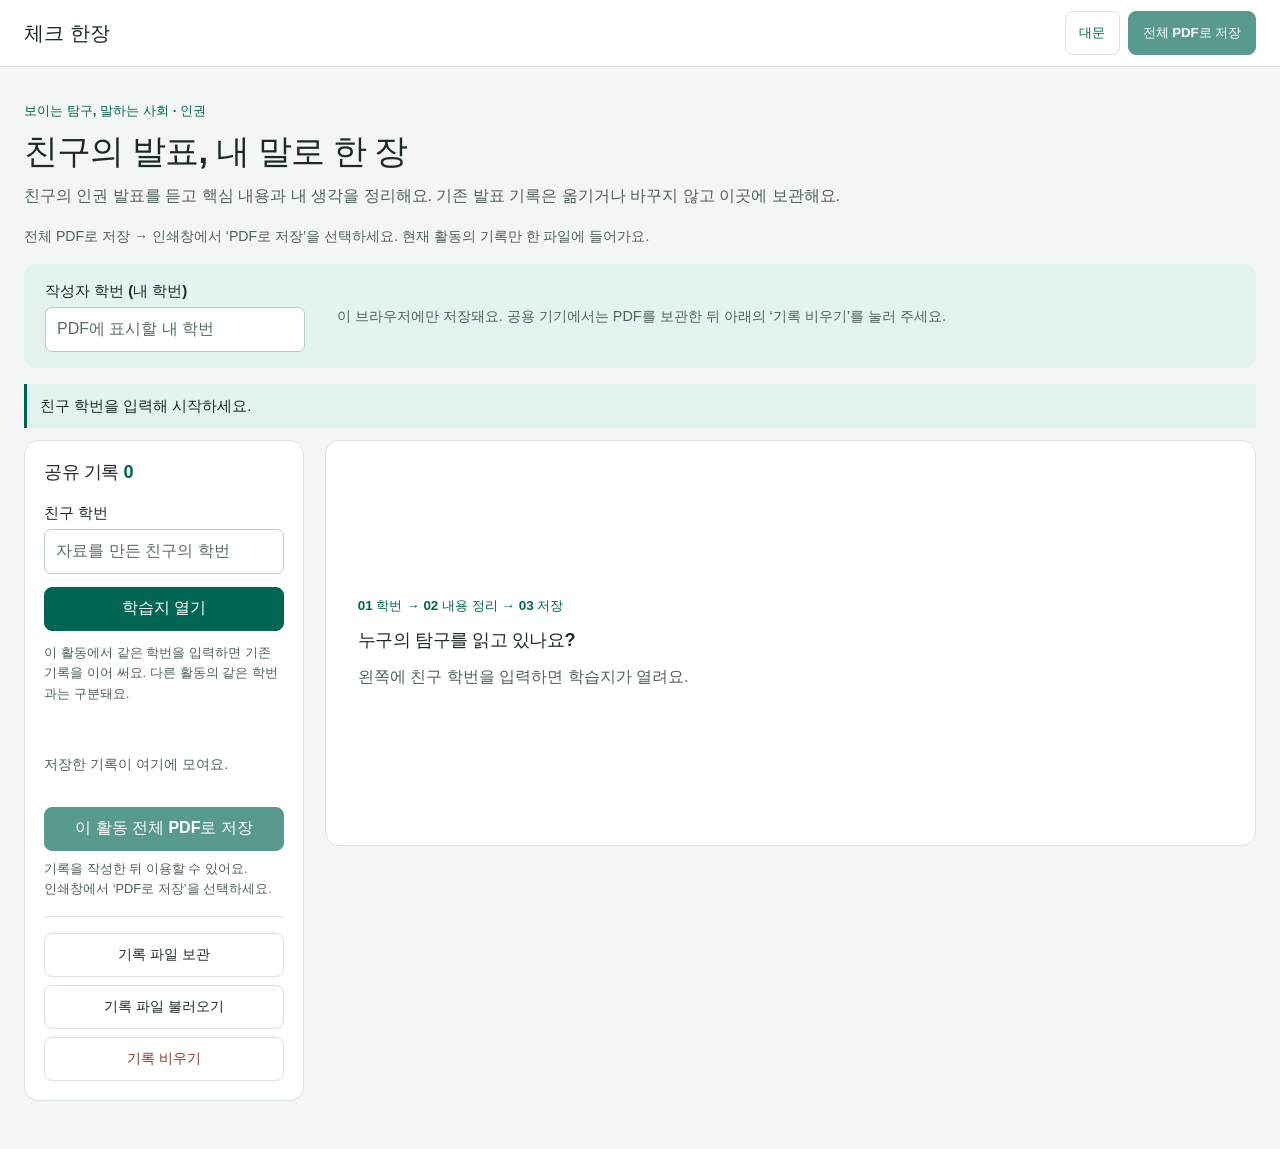
==== commit 119d6d1f: "Polish Korean guidance and align economics prompts with task plan" ====
--- a/docs/listening.html
+++ b/docs/listening.html
@@ -9,12 +9,12 @@
 <div class="listener-bar"><div class="field"><label for="listener">작성자 학번 (내 학번)</label><input id="listener" maxlength="30" autocomplete="off" placeholder="PDF에 표시할 내 학번"></div><p>이 브라우저에만 저장돼요. 공용 기기에서는 PDF를 보관한 뒤 아래의 ‘기록 비우기’를 눌러 주세요.</p></div>
 <p id="feedback-status" class="notice" role="status" aria-live="polite">친구 학번을 입력해 시작하세요.</p>
 <div class="listening-layout">
-<aside class="notes-sidebar" aria-labelledby="list-title"><h2 id="list-title">읽기 기록 <span id="record-count">0</span></h2><form id="open-note"><div class="field"><label for="presenter">친구 학번</label><input id="presenter" required maxlength="30" autocomplete="off" placeholder="자료를 만든 친구의 학번"></div><button class="primary" type="submit">학습지 열기</button></form><p class="field-hint">이 활동에서 같은 학번을 입력하면 기존 기록을 이어 써요. 다른 활동의 같은 학번과는 구분돼요.</p><ol id="record-list" class="record-list"></ol><p id="empty-list">저장한 기록이 여기에 모여요.</p><div class="pdf-actions"><button type="button" class="primary" data-export-pdf>이 활동 전체 PDF로 저장</button><p>기록을 작성한 뒤 이용할 수 있어요.<br>인쇄창에서 ‘PDF로 저장’을 선택하세요.</p></div><div class="note-utilities"><button id="backup-notes">기록 파일 보관</button><button id="restore-notes">기록 파일 불러오기</button><input id="notes-file" type="file" accept=".json,application/json" hidden><button id="clear-notes">기록 비우기</button></div></aside>
+<aside class="notes-sidebar" aria-labelledby="list-title"><h2 id="list-title">공유 기록 <span id="record-count">0</span></h2><form id="open-note"><div class="field"><label for="presenter">친구 학번</label><input id="presenter" required maxlength="30" autocomplete="off" placeholder="자료를 만든 친구의 학번"></div><button class="primary" type="submit">학습지 열기</button></form><p class="field-hint">이 활동에서 같은 학번을 입력하면 기존 기록을 이어 써요. 다른 활동의 같은 학번과는 구분돼요.</p><ol id="record-list" class="record-list"></ol><p id="empty-list">저장한 기록이 여기에 모여요.</p><div class="pdf-actions"><button type="button" class="primary" data-export-pdf>이 활동 전체 PDF로 저장</button><p>기록을 작성한 뒤 이용할 수 있어요.<br>인쇄창에서 ‘PDF로 저장’을 선택하세요.</p></div><div class="note-utilities"><button id="backup-notes">기록 파일 보관</button><button id="restore-notes">기록 파일 불러오기</button><input id="notes-file" type="file" accept=".json,application/json" hidden><button id="clear-notes">기록 비우기</button></div></aside>
 <section class="workspace" id="note-editor" tabindex="-1"><div id="editor-empty"><p class="step-kicker">01 학번 → 02 내용 정리 → 03 저장</p><h2>누구의 탐구를 읽고 있나요?</h2><p>왼쪽에 친구 학번을 입력하면 학습지가 열려요.</p></div>
 <form id="note-form" hidden><div class="note-title-row"><div><p class="step-kicker">탐구 내용 정리</p><h2><span id="active-number"></span> 탐구</h2></div><span id="draft-status" class="save-status">작성 중</span></div>
 <div class="rename-presenter"><div class="field"><label for="edit-presenter">친구 학번 수정</label><input id="edit-presenter" maxlength="30" autocomplete="off" aria-describedby="rename-hint"></div><button id="rename-presenter" type="button">학번 변경</button><p id="rename-hint">현재 기록의 학번만 바꿔요. 이미 있는 학번에는 덮어쓰지 않아요.</p></div>
 <div class="field"><label for="topic">탐구 주제</label><textarea id="topic" name="topic" maxlength="200" rows="2" placeholder="어떤 주제를 다룬 탐구인가요?"></textarea></div>
 <div id="note-fields"></div><div class="note-actions"><button type="submit" class="primary">저장하고 목록에 모으기</button><button id="next-note" type="button">다음 탐구 읽기</button><button type="button" data-export-pdf>이 활동 전체 PDF로 저장</button></div><p class="field-hint">작성 중인 내용도 임시 저장돼요. 다음 기록으로 넘어가기 전에 저장해 주세요.</p></form></section>
 </div>
-</main><section id="notes-print" aria-label="현재 활동 읽기 기록 인쇄본"></section>
+</main><section id="notes-print" aria-label="현재 활동 공유 기록 인쇄본"></section>
 <noscript>학습지를 작성하려면 브라우저에서 자바스크립트를 켜 주세요.</noscript></body></html>
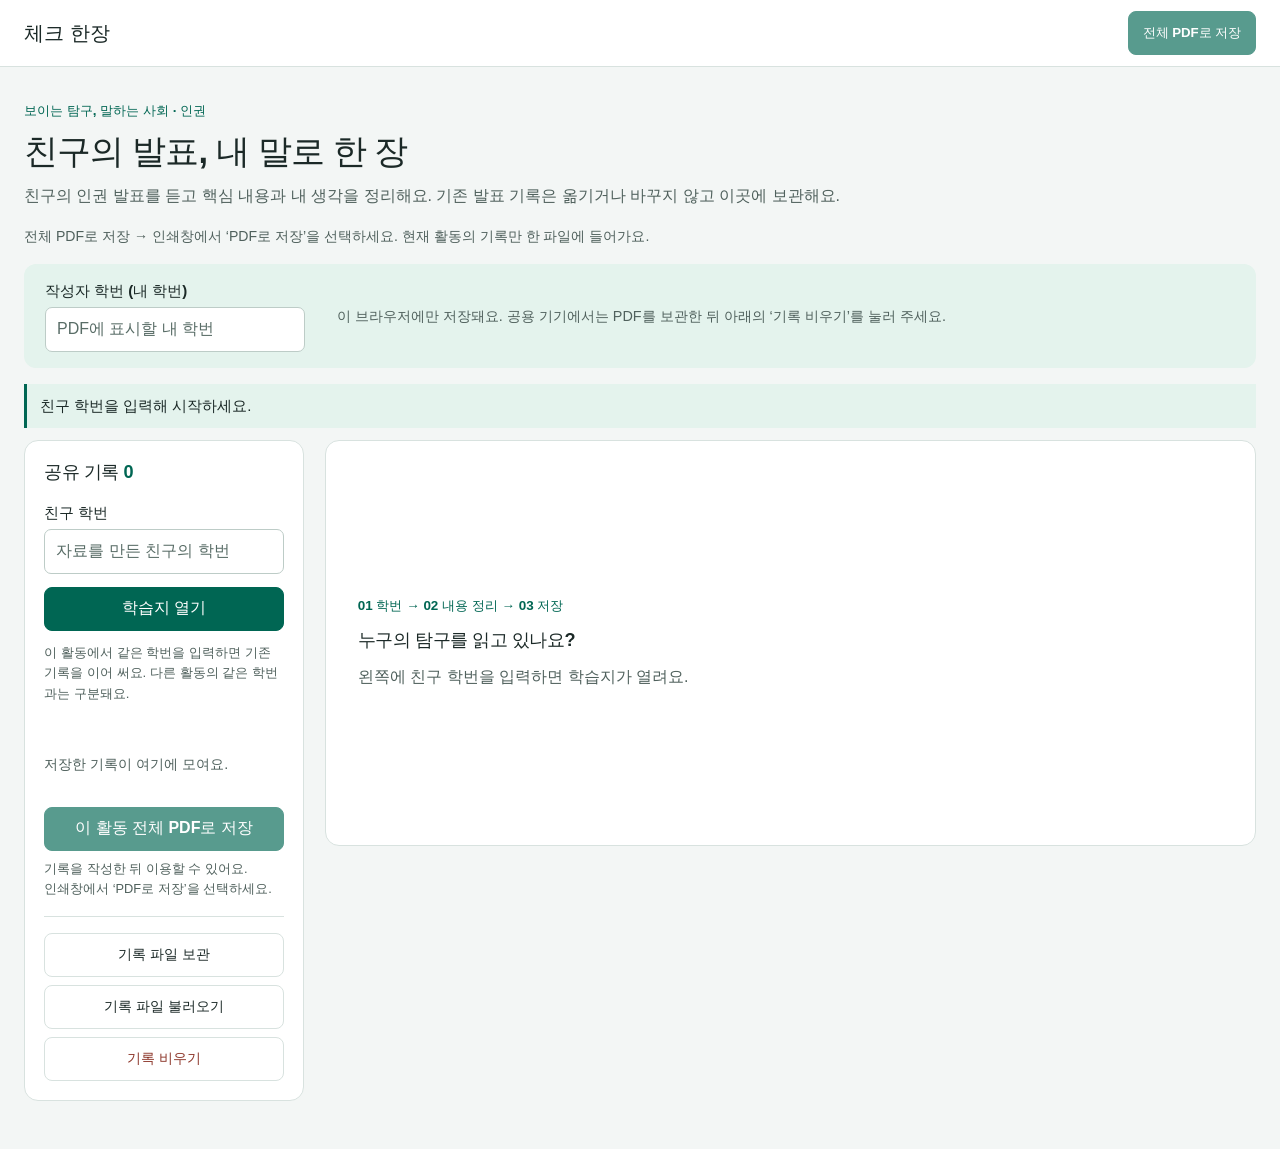
==== commit 27be3c1a: "Align home activity cards and link the site name to home" ====
--- a/docs/listening.html
+++ b/docs/listening.html
@@ -2,7 +2,7 @@
 <html lang="ko"><head><meta charset="utf-8"><meta name="viewport" content="width=device-width, initial-scale=1"><title>발표 정리 학습지 · 체크 한장</title><link rel="stylesheet" href="style.css"><link rel="stylesheet" href="listening.css"><script defer src="listening.js"></script></head>
 <body class="listening-page">
 <a class="skip" href="#note-editor">작성 화면으로 건너뛰기</a>
-<header class="topbar"><div class="top-inner"><a class="home-brand" href="index.html">체크 한장</a><div class="tools"><a class="research-link" href="index.html">대문</a><button id="export-all" class="primary" data-export-pdf>전체 PDF로 저장</button></div></div></header>
+<header class="topbar"><div class="top-inner"><a class="home-brand" href="index.html#home" aria-label="체크 한장 대문으로 가기">체크 한장</a><div class="tools"><button id="export-all" class="primary" data-export-pdf>전체 PDF로 저장</button></div></div></header>
 <main class="shell">
 <div class="listening-heading"><p class="step-kicker" data-activity-title>인권 탐구</p><h1 data-notes-title>친구의 발표, 내 말로 한 장</h1><p data-notes-intro>친구의 탐구를 읽고 이해한 내용을 기록해요.</p></div>
 <p class="pdf-help">전체 PDF로 저장 → 인쇄창에서 ‘PDF로 저장’을 선택하세요. 현재 활동의 기록만 한 파일에 들어가요.</p>
@@ -17,4 +17,4 @@
 <div id="note-fields"></div><div class="note-actions"><button type="submit" class="primary">저장하고 목록에 모으기</button><button id="next-note" type="button">다음 탐구 읽기</button><button type="button" data-export-pdf>이 활동 전체 PDF로 저장</button></div><p class="field-hint">작성 중인 내용도 임시 저장돼요. 다음 기록으로 넘어가기 전에 저장해 주세요.</p></form></section>
 </div>
 </main><section id="notes-print" aria-label="현재 활동 공유 기록 인쇄본"></section>
-<noscript>학습지를 작성하려면 브라우저에서 자바스크립트를 켜 주세요.</noscript></body></html>+<noscript>학습지를 작성하려면 브라우저에서 자바스크립트를 켜 주세요.</noscript></body></html>
--- a/docs/style.css
+++ b/docs/style.css
@@ -45,6 +45,8 @@
 .top-inner, .shell { width: min(100% - 3rem, 1240px); margin-inline: auto; }
 .top-inner { display: flex; align-items: center; justify-content: space-between; gap: 1rem; padding-block: .7rem; }
 .brand, .tools { display: flex; align-items: center; gap: .6rem; }
+.brand { width: fit-content; min-height: 44px; color: var(--ink); text-decoration: none; }
+.brand:hover strong { color: var(--accent); }
 .brand svg { color: var(--accent); flex-shrink: 0; }
 .brand strong, .brand small { display: block; white-space: nowrap; line-height: 1.35; }
 .brand strong { font-size: 1.13rem; letter-spacing: -.02em; }
@@ -70,6 +72,7 @@
   padding: .5rem .75rem; font-size: .92rem; color: var(--muted);
 }
 .steps button[aria-current="step"] { border-color: var(--accent); background: var(--wash); color: var(--accent); }
+.economy-decision .steps { grid-template-columns: repeat(5, minmax(0, 1fr)); }
 .step-number {
   width: 1.65rem; height: 1.65rem; flex: 0 0 auto; display: grid; place-items: center;
   border-radius: 50%; background: var(--background); font-size: .83rem; font-variant-numeric: tabular-nums;
@@ -99,6 +102,17 @@
 .idea-cards { display: grid; grid-template-columns: repeat(3, minmax(0, 1fr)); gap: .4rem; margin: .6rem 0 0; padding: .2rem; list-style: none; }
 .idea-cards button { width: 100%; height: 100%; justify-content: flex-start; text-align: left; font-size: .88rem; }
 .idea-cards button[aria-pressed="true"] { color: var(--accent); background: var(--wash); border-color: var(--accent); }
+.economy-topics > section { margin-bottom: 1rem; }
+.economy-topics h2 { font-size: 1rem; margin-bottom: .4rem; }
+.economy-topic-grid { display: grid; grid-template-columns: repeat(2,minmax(0,1fr)); list-style: none; padding: 0; margin: 0; gap: .45rem; }
+.economy-topics button { width: 100%; height: 100%; min-height: 60px; align-items: flex-start; justify-content: space-between; text-align: left; word-break: keep-all; overflow-wrap: anywhere; }
+.economy-topics small { display: block; color: var(--muted); font-weight: 400; margin-top: .18rem; }
+.topic-resume { color: var(--accent); font-size: .82rem; flex-shrink: 0; }
+.guided-context { display: flex; justify-content: space-between; gap: .6rem; align-items: baseline; margin-bottom: .75rem; }
+.guided-context strong { font-size: .9rem; color: var(--accent); }
+.guided-context a { flex-shrink: 0; font-size: .85rem; }
+.guided-topic .guided-evidence-list { margin-top: .3rem; }
+@media (max-width: 540px) { .economy-topic-grid { grid-template-columns: minmax(0,1fr); } }
 .idea-hints ol { margin: .45rem 0 0; padding-inline-start: 1.4rem; font-size: .9rem; }
 .idea-hints li + li { margin-top: .2rem; }
 @media (max-width: 560px) {
@@ -268,8 +282,7 @@
 .official-card button { margin-top: .6rem; }
 .official-graph { min-width: 0; margin-block: .5rem .8rem; }
 .official-graph .stat-image { display: block; width: 100%; height: auto; max-height: none; margin-block: .5rem; object-fit: contain; }
-.stat-meta, .stat-note, .stat-citation { font-size: .84rem; color: var(--muted); }
-.stat-note { margin-top: .45rem; padding: .45rem; background: var(--background); }
+.stat-meta, .stat-citation { font-size: .84rem; color: var(--muted); }
 .stat-citation { margin-top: .45rem; }
 .stat-citation span { display: block; }
 .stat-table-wrap { max-width: 100%; overflow-x: auto; }
@@ -277,8 +290,32 @@
 .stat-table caption { text-align: left; font-size: .84rem; margin-bottom: .25rem; }
 .stat-table th, .stat-table td { padding: .3rem .35rem; border-bottom: 1px solid var(--line); text-align: right; }
 .stat-table th:first-child { text-align: left; }
+.guided-review-case .stat-table th, .guided-review-case .stat-table td { text-align: left; vertical-align: top; }
+.guided-review-case .stat-table th:first-child { width: 32%; }
+.guided-source-locations { margin-block: .45rem .8rem; padding-inline-start: 1.2rem; font-size: .86rem; color: var(--muted); }
+.guided-report-details { margin-block: 0 1rem; }
+.guided-report-details > p { margin-bottom: .7rem; word-break: keep-all; }
+.guided-student-fields { grid-template-columns: repeat(2, minmax(0, 1fr)); }
+.guided-region-graph { margin-block: .55rem .15rem; font-size: .88rem; }
+.guided-region-graph figcaption { font-weight: 650; margin-bottom: .35rem; }
+.guided-region-bar { display: grid; grid-template-columns: minmax(5.5rem, auto) minmax(0, 1fr) auto; gap: .45rem; align-items: center; margin-bottom: .35rem; }
+.guided-region-track { display: block; height: .7rem; background: var(--wash); }
+.guided-region-track span { display: block; height: 100%; background: var(--accent); }
+.guided-topic > p + p { margin-top: .5rem; }
+.guided-region-material > details + .field { margin-top: .8rem; }
+.guided-evidence-list { padding-inline-start: 1.25rem; }
+.guided-evidence-list li + li { margin-top: .45rem; }
+.guided-evidence-list span { display: block; }
+@media (max-width: 540px) {
+  .guided-comparison-fields .field { gap: .25rem; margin-bottom: .55rem; }
+  .guided-comparison-fields textarea { min-height: 4.25rem; }
+}
+@media screen {
+  .economy-workspace .split { display: block; max-width: 820px; margin-inline: auto; }
+  .economy-workspace .shell { padding-bottom: 2rem; }
+}
 .paper .official-graph { font-size: .9em; }
-.paper .official-graph .stat-meta, .paper .official-graph .stat-note, .paper .official-graph .stat-citation { font-size: .9em; }
+.paper .official-graph .stat-meta, .paper .official-graph .stat-citation { font-size: .9em; }
 .paper .official-graph .stat-table, .paper .official-graph caption { font-size: 1em; }
 @media (max-width: 440px) {
   .economy-materials, .official-card { padding: .55rem; }
--- a/docs/listening.css
+++ b/docs/listening.css
@@ -5,12 +5,21 @@
 .home-shell h1 { margin: .6rem 0 1rem; font-size: clamp(2rem, 4vw, 3.25rem); line-height: 1.25; }
 .home-intro, .home-foot { color: var(--muted); }
 .home-choices { display: grid; grid-template-columns: 1fr 1fr; gap: 1.3rem; margin: 2.4rem 0 1.3rem; }
-.home-card { display: block; padding: 2rem; border: 1px solid var(--line); border-radius: 18px; background: white; text-decoration: none; color: var(--ink); transition: border-color .15s, background .15s; }
+.home-card { display: flex; flex-direction: column; align-items: flex-start; padding: 2rem; border: 1px solid var(--line); border-radius: 18px; background: white; color: var(--ink); transition: border-color .15s, background .15s; }
 .home-card:hover { border-color: var(--accent); background: #fafffc; }
-.card-number { display: inline-grid; place-items: center; width: 2.6rem; height: 2.6rem; border-radius: 12px; background: var(--wash); color: var(--accent); font-weight: 800; }
+.card-category { justify-self: start; padding: .25rem .65rem; border-radius: 8px; background: var(--wash); color: var(--accent); font-size: .9rem; font-weight: 750; }
 .home-card h2 { font-size: 1.7rem; margin: 1rem 0 .5rem; }
-.home-card p { color: var(--muted); line-height: 1.7; }
-.card-link { display: block; margin-top: 2rem; font-weight: 750; color: var(--accent); }
+.home-card p { color: var(--muted); line-height: 1.7; word-break: keep-all; }
+.home-card-actions { display: grid; justify-items: start; margin-top: auto; padding-top: 1.2rem; }
+.card-link { display: inline-flex; align-items: center; min-height: 44px; font-weight: 750; color: var(--accent); }
+@supports (grid-template-rows: subgrid) {
+  @media (min-width: 701px) {
+    .home-choices { row-gap: .65rem; }
+    .home-card { display: grid; grid-row: span 4; grid-template-rows: subgrid; }
+    .home-card h2 { margin: 0; }
+    .home-card-actions { margin-top: 0; padding-top: .4rem; }
+  }
+}
 .at-home #activity-root { display: none; }
 .listening-heading { margin: .8rem 0 1.6rem; }
 .listening-heading h1 { margin: .35rem 0 .5rem; }
@@ -45,8 +54,7 @@
   .home-shell > .home-brand { margin-bottom: 2.5rem; }
   .home-choices { grid-template-columns: 1fr; }
   .home-card { padding: 1.5rem; }
-  .home-card p br { display: none; }
-  .card-link { margin-top: 1rem; }
+  .home-card-actions { padding-top: .8rem; }
   .listening-layout { grid-template-columns: 1fr; }
   .listener-bar { display: grid; gap: .7rem; }
   .listening-page .top-inner { flex-wrap: wrap; }
@@ -95,5 +103,5 @@
 /* Header actions share the same height and baseline, including compact screens. */
 .listening-page .top-inner { display: flex; flex-wrap: wrap; align-items: center; }
 .listening-page .top-inner .tools { display: flex; align-items: center; gap: .5rem; }
-.listening-page .top-inner .research-link,
 .listening-page .top-inner [data-export-pdf] { display: inline-flex; align-items: center; justify-content: center; min-height: 44px; margin: 0; padding: .65rem .85rem; }
+.listening-page .top-inner > .home-brand { display: inline-flex; align-items: center; min-height: 44px; }
